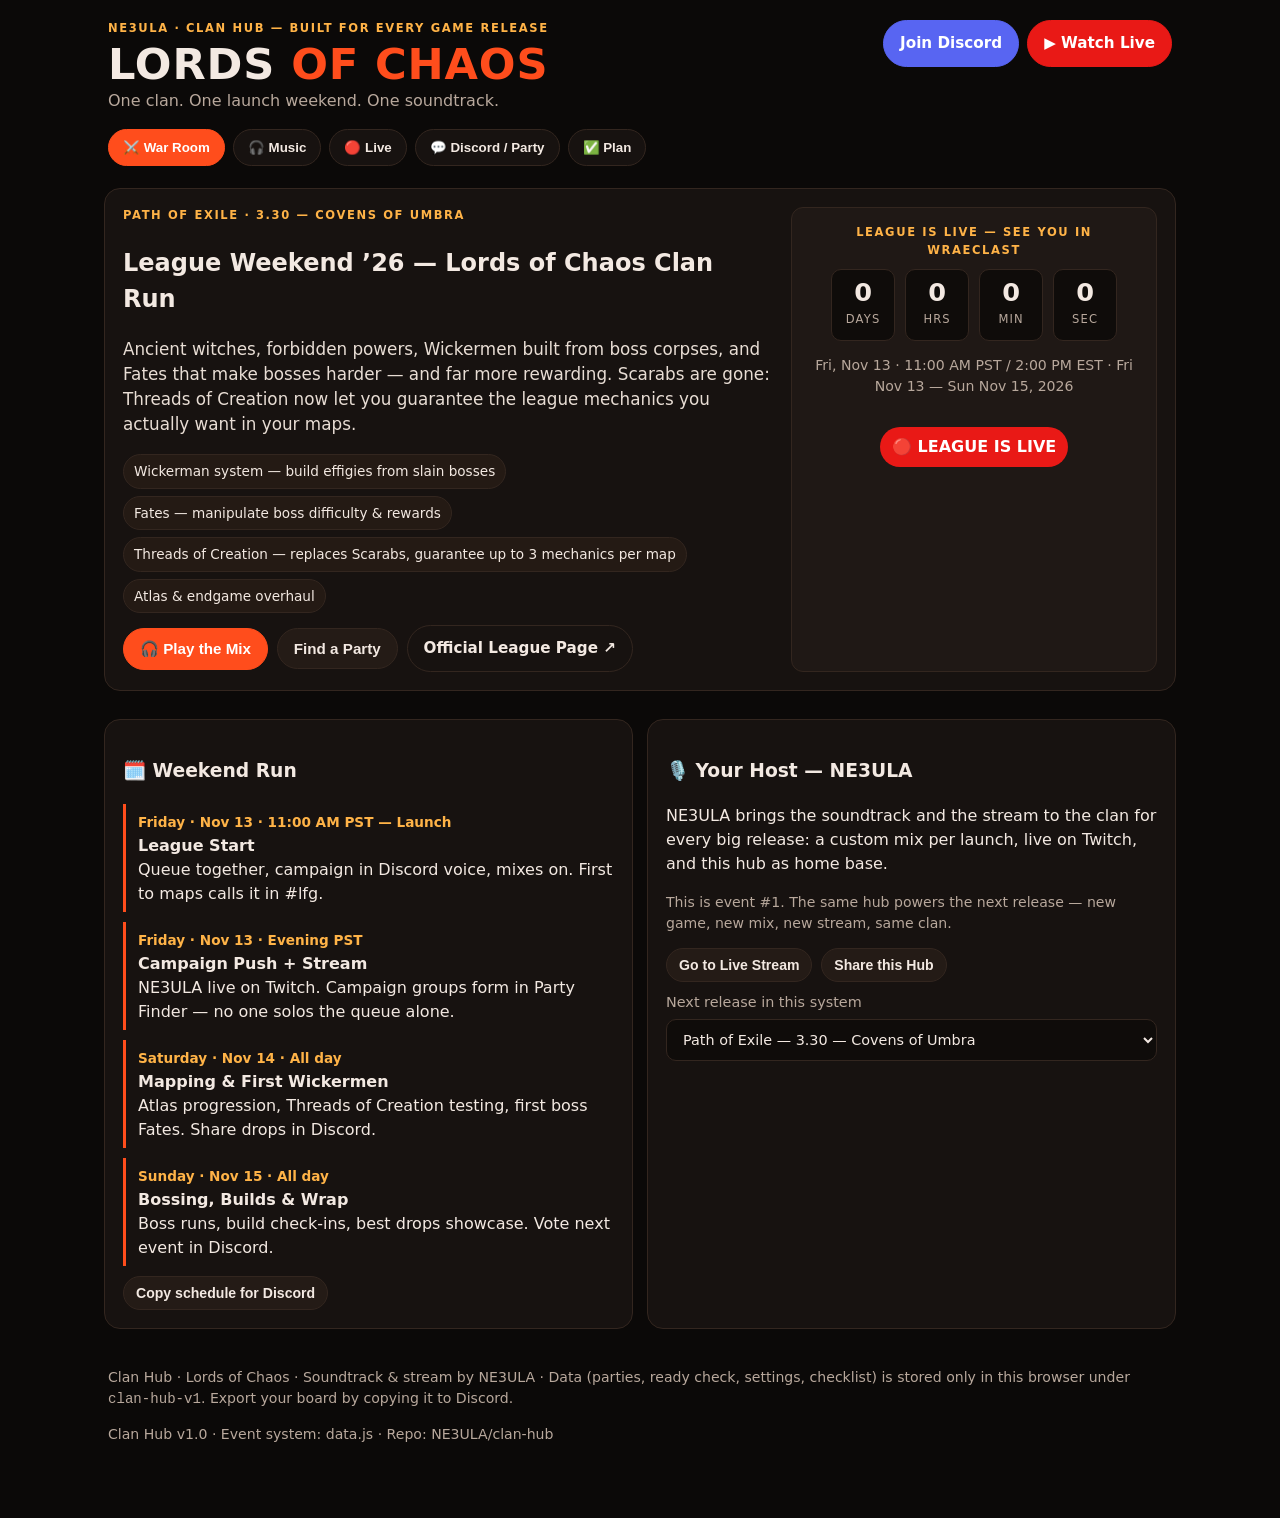
==== index.html @ 3af8704b "Clan Hub v1.0: Lords of Chaos PoE launch hub — reusable release event system - Event system in data." ====
<!doctype html>
<html lang="en">
<head>
<meta charset="utf-8" />
<meta name="viewport" content="width=device-width, initial-scale=1, viewport-fit=cover" />
<title>Clan Hub — Lords of Chaos · PoE League Weekend ’26</title>
<meta name="description" content="Lords of Chaos clan hub for Path of Exile league launches: NE3ULA mixes on Spotify & SoundCloud, live stream, Discord party finder and ready check. Built for every release." />
<link rel="manifest" href="./manifest.webmanifest" />
<meta name="theme-color" content="#0b0908" />
<link rel="stylesheet" href="./styles.css" />
</head>
<body>
<header class="topbar">
  <div class="brand">
    <p class="micro">NE3ULA · Clan Hub — built for every game release</p>
    <h1>LORDS <span>OF CHAOS</span></h1>
    <p class="sub" id="clanTagline">One clan. One launch weekend. One soundtrack.</p>
  </div>
  <div class="top-actions">
    <a class="btn btn-discord" id="topDiscordBtn" href="https://discord.com/app" target="_blank" rel="noopener">Join Discord</a>
    <a class="btn btn-live" id="topLiveBtn" href="https://www.twitch.tv/ne3ula_db" target="_blank" rel="noopener">▶ Watch Live</a>
  </div>
</header>

<nav class="mainnav" aria-label="Main">
  <button class="navbtn is-active" data-view="warroom" type="button">⚔️ War Room</button>
  <button class="navbtn" data-view="music" type="button">🎧 Music</button>
  <button class="navbtn" data-view="live" type="button">🔴 Live</button>
  <button class="navbtn" data-view="party" type="button">💬 Discord / Party</button>
  <button class="navbtn" data-view="plan" type="button">✅ Plan</button>
</nav>

<main>
  <!-- WAR ROOM -->
  <section class="view is-active" id="view-warroom" aria-label="War Room">
    <div class="hero card">
      <div class="hero-main">
        <p class="micro" id="eventKicker">Path of Exile · 3.30 — Covens of Umbra</p>
        <h2 id="eventTitle">League Weekend ’26</h2>
        <p id="eventDesc" class="lead"></p>
        <div class="chips" id="mechanicChips"></div>
        <div class="hero-actions">
          <button class="btn btn-primary" data-goto="music" type="button">🎧 Play the Mix</button>
          <button class="btn" data-goto="party" type="button">Find a Party</button>
          <a class="btn btn-ghost" id="officialBtn" href="https://www.pathofexile.com/covens" target="_blank" rel="noopener">Official League Page ↗</a>
        </div>
      </div>
      <div class="countdown-box">
        <p class="micro" id="countdownLabel">League launches in</p>
        <div class="countdown" id="countdown" aria-live="polite">
          <div><strong id="cdD">—</strong><span>days</span></div>
          <div><strong id="cdH">—</strong><span>hrs</span></div>
          <div><strong id="cdM">—</strong><span>min</span></div>
          <div><strong id="cdS">—</strong><span>sec</span></div>
        </div>
        <p class="small dim" id="launchLabel"></p>
        <p class="live-pill" id="livePill" hidden>🔴 LEAGUE IS LIVE</p>
      </div>
    </div>

    <div class="grid2">
      <article class="card">
        <h3>🗓️ Weekend Run</h3>
        <div id="scheduleList"></div>
        <button class="btn btn-small" id="copyScheduleBtn" type="button">Copy schedule for Discord</button>
      </article>
      <article class="card">
        <h3>🎙️ Your Host — NE3ULA</h3>
        <p>NE3ULA brings the soundtrack and the stream to the clan for every big release: a custom mix per launch, live on Twitch, and this hub as home base.</p>
        <p class="dim small">This is event #1. The same hub powers the next release — new game, new mix, new stream, same clan.</p>
        <div class="stack">
          <button class="btn btn-small" data-goto="live" type="button">Go to Live Stream</button>
          <button class="btn btn-small" id="shareHubBtn" type="button">Share this Hub</button>
        </div>
        <label class="field"><span>Next release in this system</span>
          <select id="eventSelect" aria-label="Choose event"></select>
        </label>
      </article>
    </div>
  </section>

  <!-- MUSIC -->
  <section class="view" id="view-music" aria-label="Music">
    <div class="card">
      <h2>🎧 The Soundtrack</h2>
      <p class="lead">Two ways to listen — same Lord of Kaos energy. Press play here, or open in your app.</p>
      <div class="toggle" role="group" aria-label="Choose player">
        <button class="togglebtn is-active" data-player="spotify" type="button">Spotify</button>
        <button class="togglebtn" data-player="soundcloud" type="button">SoundCloud</button>
      </div>

      <div class="player-pane" id="pane-spotify">
        <h3 id="spotifyTitle">Spotify Mix</h3>
        <p class="dim small" id="spotifyMeta"></p>
        <div class="embed-wrap"><iframe id="spotifyEmbed" title="Spotify playlist" width="100%" height="352" frameborder="0" allow="autoplay; clipboard-write; encrypted-media; fullscreen; picture-in-picture" loading="lazy"></iframe></div>
        <div class="row-actions">
          <a class="btn btn-primary" id="spotifyOpen" href="#" target="_blank" rel="noopener">Open in Spotify ↗</a>
          <button class="btn" data-copy-playlists type="button">Copy for Discord</button>
        </div>
      </div>

      <div class="player-pane" id="pane-soundcloud" hidden>
        <h3 id="scTitle">SoundCloud Mix</h3>
        <p class="dim small" id="scMeta"></p>
        <div class="embed-wrap"><iframe id="scEmbed" title="SoundCloud playlist" width="100%" height="300" scrolling="no" frameborder="no" allow="autoplay" loading="lazy"></iframe></div>
        <div class="row-actions">
          <a class="btn btn-primary" id="scOpen" href="#" target="_blank" rel="noopener">Open in SoundCloud ↗</a>
          <button class="btn" data-copy-playlists type="button">Copy for Discord</button>
        </div>
      </div>
      <p class="dim small" id="noMixNote" hidden>No mix dropped for this event yet — it will appear here first.</p>
    </div>
  </section>

  <!-- LIVE -->
  <section class="view" id="view-live" aria-label="Live Stream">
    <div class="card">
      <div class="live-head">
        <h2>🔴 Live Stream</h2>
        <span class="badge" id="liveBadge">Offline — check schedule</span>
      </div>
      <p class="lead" id="liveDesc">Watch NE3ULA run the league live. Chat, drops, and the mix — all in one place.</p>
      <div class="embed-wrap video" id="twitchWrap">
        <iframe id="twitchEmbed" title="Twitch stream" allowfullscreen height="100%" width="100%" frameborder="0"></iframe>
      </div>
      <p class="dim small" id="twitchFallback"></p>
      <div class="row-actions">
        <a class="btn btn-primary" id="twitchOpen" href="https://www.twitch.tv/ne3ula_db" target="_blank" rel="noopener">Open on Twitch ↗</a>
        <button class="btn" id="copyStreamBtn" type="button">Copy “Going Live” post for Discord</button>
        <button class="btn btn-ghost" id="toggleLiveBtn" type="button">Host: mark stream LIVE</button>
      </div>
      <div class="grid2 inner">
        <label class="field"><span>Twitch channel (host setting, saved on this device)</span>
          <input id="twitchChannelInput" placeholder="ne3ula_db" autocomplete="off" />
        </label>
        <label class="field"><span>Stream title for Discord post</span>
          <input id="streamTitleInput" placeholder="PoE 3.30 League Start — Lords of Chaos Run" />
        </label>
      </div>
      <button class="btn btn-small" id="saveStreamBtn" type="button">Save stream settings</button>
    </div>
  </section>

  <!-- DISCORD / PARTY -->
  <section class="view" id="view-party" aria-label="Discord and Party Finder">
    <div class="card">
      <h2>💬 Discord Hub</h2>
      <p class="lead">Everything here is built to flow into Discord: set your server once, then every post below is one tap → paste in Discord.</p>
      <div class="grid2 inner">
        <label class="field"><span>Discord invite link</span><input id="discordInviteInput" placeholder="https://discord.gg/…" autocomplete="off" /></label>
        <label class="field"><span>Discord Server ID (for live widget)</span><input id="discordServerIdInput" placeholder="e.g. 123456789012345678" autocomplete="off" /></label>
        <label class="field"><span>Voice channel name</span><input id="discordVoiceInput" placeholder="e.g. League Start Voice" autocomplete="off" /></label>
        <div class="field"><span>Discord widget</span><p class="dim small">Server Settings → Widget → copy Server ID, enable widget. Paste ID above and the real member list appears below.</p></div>
      </div>
      <div class="row-actions">
        <button class="btn btn-primary" id="saveDiscordBtn" type="button">Save Discord settings</button>
        <a class="btn" href="https://discord.com/app" target="_blank" rel="noopener">Open Discord ↗</a>
        <button class="btn" data-copy-playlists type="button">Copy Playlist Pack for Discord</button>
      </div>
      <div id="discordWidgetWrap" class="widget-wrap" hidden>
        <iframe id="discordWidget" title="Discord server widget" width="100%" height="380" allowtransparency="true" frameborder="0" sandbox="allow-popups allow-popups-to-escape-sandbox allow-same-origin allow-scripts"></iframe>
      </div>
      <p class="dim small" id="discordWidgetHint">No Server ID saved yet — add it above to show your live Discord widget here.</p>
    </div>

    <div class="card">
      <h3>⚔️ Party Finder — LFG Board</h3>
      <form id="lfgForm" class="form-grid">
        <input id="lfgName" required maxlength="60" placeholder="IGN / character name *" aria-label="Character name" />
        <input id="lfgBuild" required maxlength="80" placeholder="Build / ascendancy *" aria-label="Build" />
        <input id="lfgLevel" maxlength="20" placeholder="Level (e.g. 72)" aria-label="Level" />
        <select id="lfgActivity" aria-label="Activity">
          <option>Campaign</option><option>Mapping</option><option>Bossing</option><option>Delve / Side Content</option><option>Chill Music Run</option>
        </select>
        <input id="lfgSpots" maxlength="20" placeholder="Spots open (e.g. 3)" aria-label="Spots open" />
        <input id="lfgNotes" maxlength="140" placeholder="Notes (voice? pace?)" aria-label="Notes" />
        <button class="btn btn-primary" type="submit">Post to Board</button>
      </form>
      <div class="row-actions">
        <select id="lfgFilter" aria-label="Filter by activity"><option value="all">All activities</option><option>Campaign</option><option>Mapping</option><option>Bossing</option><option>Delve / Side Content</option><option>Chill Music Run</option></select>
        <button class="btn btn-small" id="copyRosterBtn" type="button">Copy Full Roster for Discord</button>
      </div>
      <div id="lfgList" class="lfg-list"></div>
      <p class="empty" id="lfgEmpty">No parties yet — post the first LFG.</p>
    </div>

    <div class="card">
      <h3>✅ Ready Check</h3>
      <form id="readyForm" class="form-inline">
        <input id="readyName" required maxlength="60" placeholder="Your name / IGN" aria-label="Your name" />
        <input id="readyBuild" maxlength="80" placeholder="Build" aria-label="Build" />
        <button class="btn btn-primary" type="submit">Add Me</button>
      </form>
      <div class="bar"><div class="bar-fill" id="readyBar" style="width:0%"></div></div>
      <p class="small" id="readySummary">0 / 0 ready</p>
      <div id="readyList" class="ready-list"></div>
      <button class="btn btn-small" id="copyReadyBtn" type="button">Copy Ready Check for Discord</button>
    </div>
  </section>

  <!-- PLAN -->
  <section class="view" id="view-plan" aria-label="Plan and Checklist">
    <div class="card">
      <h2>✅ League-Start Checklist</h2>
      <p class="dim">Saved on this device. Check it off before queue opens.</p>
      <div id="checklist"></div>
      <button class="btn btn-small" id="resetChecklistBtn" type="button">Reset checklist</button>
    </div>
    <div class="card">
      <h3>🚀 Host Playbook — Future Releases</h3>
      <ol class="playbook">
        <li><strong>Pick the release</strong> — add it as a new event in <code>data.js</code> (game, date, official link).</li>
        <li><strong>Drop the mix</strong> — NE3ULA playlist on Spotify + SoundCloud, paste both links into that event.</li>
        <li><strong>Set the stream</strong> — Twitch channel + stream title in the Live tab.</li>
        <li><strong>Wire Discord</strong> — invite + Server ID in the Discord tab, widget goes live.</li>
        <li><strong>Launch</strong> — share the hub link in Discord, copy the Going Live post, run the weekend.</li>
      </ol>
      <p class="dim small">One hub, every release. No new app to build — just a new event.</p>
    </div>
  </section>

  <footer class="foot">
    <p class="dim small">Clan Hub · Lords of Chaos · Soundtrack & stream by NE3ULA · Data (parties, ready check, settings, checklist) is stored only in this browser under <code>clan-hub-v1</code>. Export your board by copying it to Discord.</p>
    <p class="dim small" id="buildStamp"></p>
  </footer>
</main>

<nav class="bottomnav" aria-label="Mobile">
  <button class="navbtn is-active" data-view="warroom" type="button">⚔️<span>War Room</span></button>
  <button class="navbtn" data-view="music" type="button">🎧<span>Music</span></button>
  <button class="navbtn" data-view="live" type="button">🔴<span>Live</span></button>
  <button class="navbtn" data-view="party" type="button">💬<span>Party</span></button>
  <button class="navbtn" data-view="plan" type="button">✅<span>Plan</span></button>
</nav>

<div id="toast" class="toast" role="status" aria-live="polite" hidden></div>
<script src="./data.js"></script>
<script src="./app.js"></script>
<script>if('serviceWorker' in navigator){navigator.serviceWorker.register('./sw.js').catch(()=>{})}</script>
</body>
</html>
---- styles.css ----
:root{--bg:#0b0908;--panel:#171210;--panel2:#1f1815;--line:#33261f;--text:#f3e9e2;--dim:#b8a89c;--ember:#ff4d1c;--ember2:#ffb347;--chaos:#9b5cff;--discord:#5865F2;--live:#e91916;--ok:#3ecf6a;--radius:16px}
*{box-sizing:border-box}html{scroll-behavior:smooth}
body{margin:0;background:var(--bg);color:var(--text);font-family:system-ui,-apple-system,Segoe UI,Roboto,sans-serif;line-height:1.5;padding-bottom:84px}
a{color:var(--ember2)}
.micro{letter-spacing:.14em;text-transform:uppercase;font-size:.72rem;color:var(--ember2);margin:0 0 .4rem;font-weight:700}
.dim{color:var(--dim)}.small{font-size:.88rem}.lead{font-size:1.05rem;color:#e8ddd4}
.topbar{display:flex;justify-content:space-between;gap:1rem;align-items:flex-start;padding:20px 18px 10px;max-width:1100px;margin:0 auto}
.topbar h1{font-size:2rem;line-height:.95;margin:.1rem 0;letter-spacing:.02em}.topbar h1 span{color:var(--ember)}
.sub{color:var(--dim);margin:.3rem 0 0}
.top-actions{display:flex;gap:.5rem;flex-wrap:wrap}
.mainnav{display:none}
main{max-width:1100px;margin:0 auto;padding:8px 14px 20px}
.card{background:var(--panel);border:1px solid var(--line);border-radius:var(--radius);padding:18px;margin:14px 0}
.hero{display:grid;gap:18px}
.countdown-box{background:var(--panel2);border:1px solid var(--line);border-radius:12px;padding:16px;text-align:center}
.countdown{display:flex;justify-content:center;gap:10px;margin:10px 0}
.countdown div{background:#0f0c0a;border:1px solid var(--line);border-radius:10px;padding:10px 8px;min-width:64px}
.countdown strong{display:block;font-size:1.6rem;line-height:1}.countdown span{font-size:.72rem;color:var(--dim);text-transform:uppercase;letter-spacing:.1em}
.live-pill{background:var(--live);color:#fff;padding:8px 12px;border-radius:999px;font-weight:800;display:inline-block}
.chips{display:flex;flex-wrap:wrap;gap:.45rem;margin:12px 0}
.chips span{background:#241a14;border:1px solid var(--line);padding:6px 10px;border-radius:999px;font-size:.85rem}
.btn{appearance:none;border:1px solid var(--line);background:#241b16;color:var(--text);padding:11px 16px;border-radius:999px;font-weight:700;cursor:pointer;text-decoration:none;display:inline-flex;align-items:center;gap:.4rem;font-size:.95rem}
.btn:hover{border-color:var(--ember)}.btn-primary{background:var(--ember);border-color:var(--ember);color:#fff}
.btn-discord{background:var(--discord);border-color:var(--discord);color:#fff}.btn-live{background:var(--live);border-color:var(--live);color:#fff}
.btn-ghost{background:transparent}.btn-small{padding:8px 12px;font-size:.88rem}
.hero-actions,.row-actions,.stack{display:flex;gap:.55rem;flex-wrap:wrap;margin-top:12px;align-items:center}
.grid2{display:grid;gap:14px}.grid2.inner{margin-top:12px}
.schedule-item{border-left:3px solid var(--ember);padding:6px 0 6px 12px;margin:10px 0}
.schedule-item strong{display:block}.schedule-item .when{color:var(--ember2);font-size:.85rem;font-weight:700}
.toggle{display:flex;background:#0f0c0a;border:1px solid var(--line);border-radius:999px;padding:4px;max-width:420px;margin:12px 0}
.togglebtn{flex:1;border:0;background:transparent;color:var(--dim);padding:10px;border-radius:999px;font-weight:800;cursor:pointer}
.togglebtn.is-active{background:var(--ember);color:#fff}
.embed-wrap{border-radius:12px;overflow:hidden;background:#000;border:1px solid var(--line)}
.embed-wrap iframe{display:block;width:100%;border:0}
.embed-wrap.video{aspect-ratio:16/9}.embed-wrap.video iframe{height:100%}
.badge{background:#2a1e18;border:1px solid var(--line);padding:6px 10px;border-radius:999px;font-size:.85rem}
.badge.on{background:var(--live);color:#fff;border-color:var(--live)}
.live-head{display:flex;justify-content:space-between;gap:1rem;align-items:center;flex-wrap:wrap}
.field{display:flex;flex-direction:column;gap:6px;font-size:.9rem;color:var(--dim);margin:10px 0}
.field input,.field select,input,select{background:#0f0c0a;color:var(--text);border:1px solid var(--line);border-radius:10px;padding:11px 12px;font:inherit;width:100%}
.form-grid{display:grid;gap:.55rem;margin:12px 0}.form-inline{display:grid;gap:.55rem;margin:12px 0}
.lfg-list,.ready-list{display:grid;gap:.6rem;margin-top:12px}
.lfg-card,.ready-card{background:var(--panel2);border:1px solid var(--line);border-radius:12px;padding:12px}
.lfg-card h4{margin:.1rem 0}.ready-card{display:flex;justify-content:space-between;gap:.8rem;align-items:center;flex-wrap:wrap}
.bar{background:#0f0c0a;border:1px solid var(--line);height:14px;border-radius:999px;overflow:hidden;margin:12px 0 6px}
.bar-fill{background:var(--ok);height:100%;transition:width .3s}
.empty{color:var(--dim);border:1px dashed var(--line);padding:14px;border-radius:12px;text-align:center}
.check-item{display:flex;gap:.7rem;align-items:flex-start;padding:10px;border:1px solid var(--line);border-radius:10px;margin:.5rem 0;background:var(--panel2)}
.check-item input{width:auto;margin-top:4px;accent-color:var(--ember)}
.playbook li{margin:.5rem 0}
.widget-wrap{margin-top:14px;border:1px solid var(--line);border-radius:12px;overflow:hidden}
.foot{padding:10px 4px 20px}
.toast{position:fixed;left:50%;bottom:96px;transform:translateX(-50%);background:#fff;color:#111;padding:11px 16px;border-radius:999px;font-weight:800;z-index:50;box-shadow:0 10px 30px rgba(0,0,0,.4);max-width:92vw;text-align:center}
.bottomnav{position:fixed;left:0;right:0;bottom:0;background:rgba(15,11,9,.96);backdrop-filter:blur(10px);border-top:1px solid var(--line);display:grid;grid-template-columns:repeat(5,1fr);z-index:40;padding:6px 4px calc(6px + env(safe-area-inset-bottom))}
.bottomnav .navbtn{background:transparent;border:0;color:var(--dim);display:flex;flex-direction:column;align-items:center;gap:2px;font-size:1.05rem;padding:7px 2px;cursor:pointer}
.bottomnav .navbtn span{font-size:.68rem;font-weight:700}
.bottomnav .navbtn.is-active{color:var(--ember2)}
.view{display:none}.view.is-active{display:block}
@media(min-width:860px){
 body{padding-bottom:20px}.bottomnav{display:none}
 .mainnav{display:flex;gap:.5rem;max-width:1100px;margin:6px auto 0;padding:0 18px;flex-wrap:wrap}
 .mainnav .navbtn{background:var(--panel);border:1px solid var(--line);color:var(--text);padding:10px 14px;border-radius:999px;font-weight:800;cursor:pointer}
 .mainnav .navbtn.is-active{background:var(--ember);color:#fff;border-color:var(--ember)}
 .hero{grid-template-columns:1.6fr .9fr}.grid2{grid-template-columns:1fr 1fr}.form-grid{grid-template-columns:1fr 1fr 1fr}.form-inline{grid-template-columns:1fr 1fr auto}
 .topbar h1{font-size:2.7rem}
}
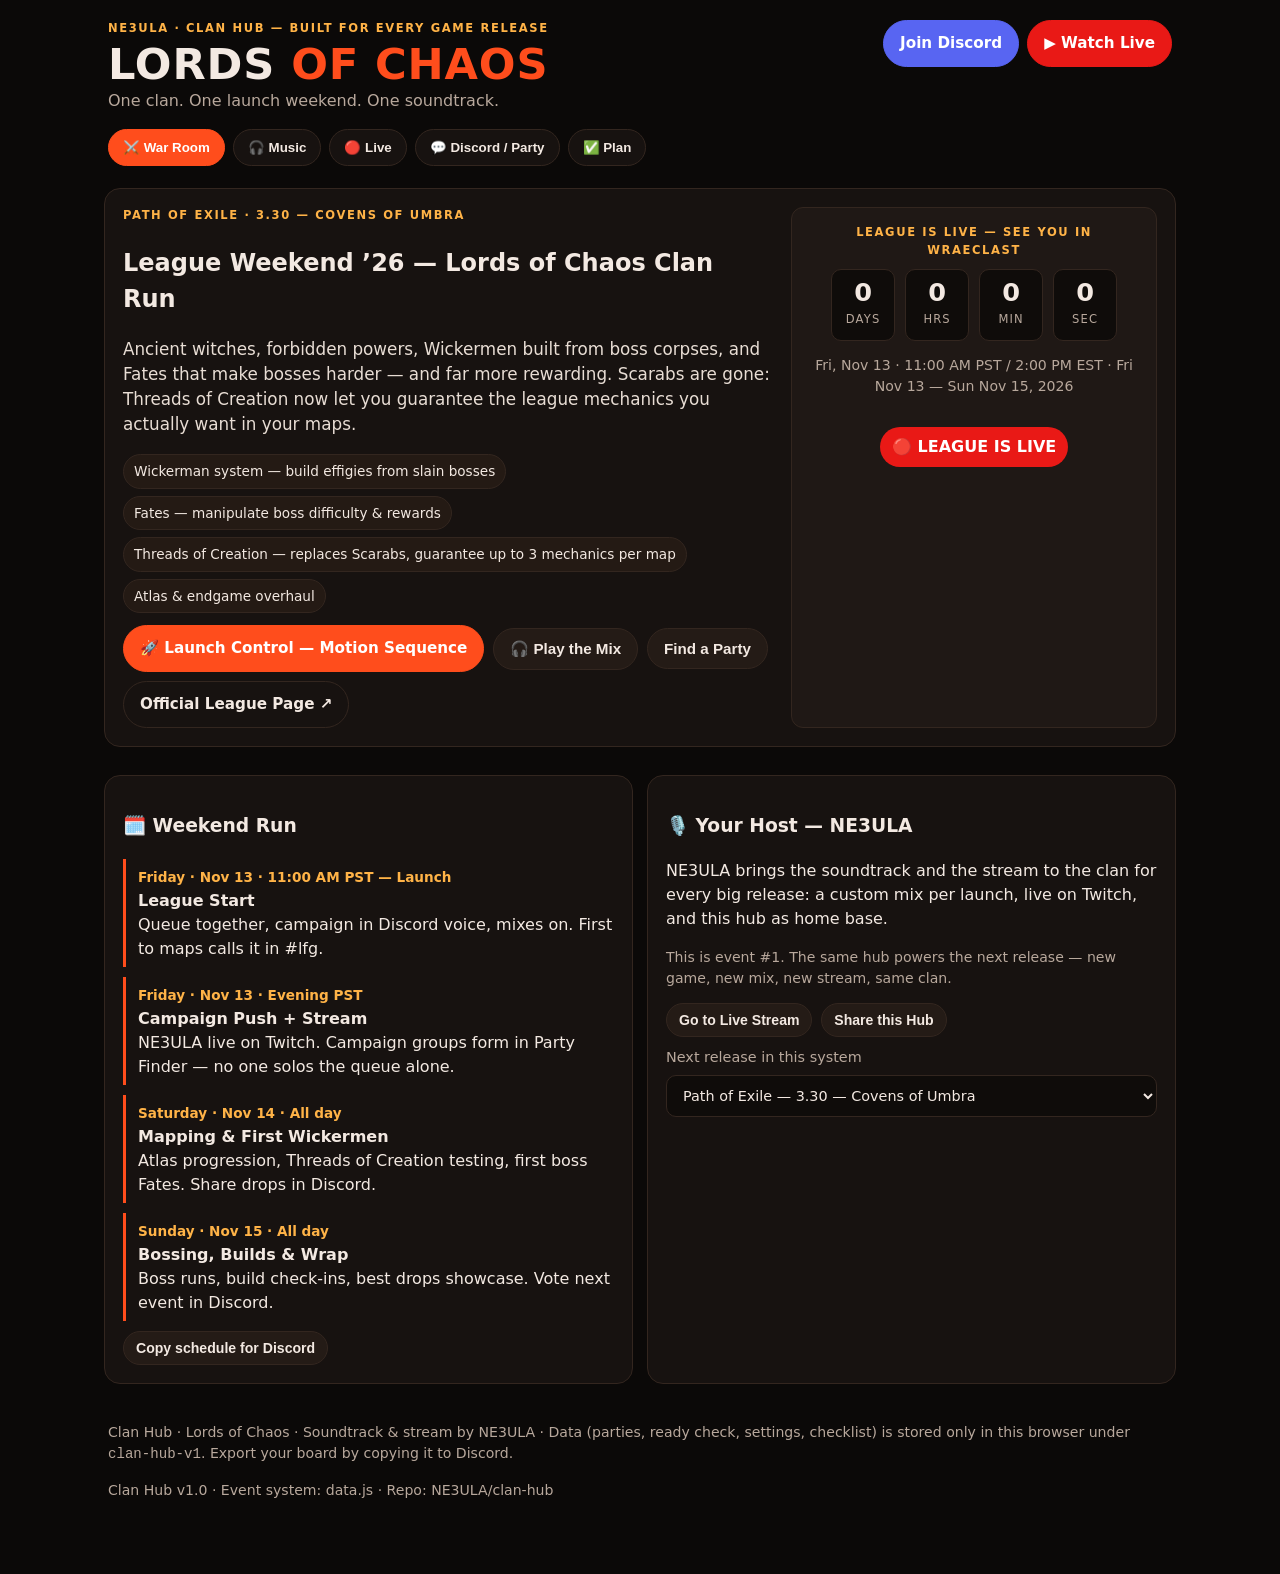
==== commit 7ee024be: "Launch Control interface: Motion post sequence as a tappable board - launch.html/js/css: 6 post card" ====
--- a/index.html
+++ b/index.html
@@ -40,7 +40,8 @@
         <p id="eventDesc" class="lead"></p>
         <div class="chips" id="mechanicChips"></div>
         <div class="hero-actions">
-          <button class="btn btn-primary" data-goto="music" type="button">🎧 Play the Mix</button>
+          <a class="btn btn-primary" href="./launch.html">🚀 Launch Control — Motion Sequence</a>
+          <button class="btn" data-goto="music" type="button">🎧 Play the Mix</button>
           <button class="btn" data-goto="party" type="button">Find a Party</button>
           <a class="btn btn-ghost" id="officialBtn" href="https://www.pathofexile.com/covens" target="_blank" rel="noopener">Official League Page ↗</a>
         </div>
